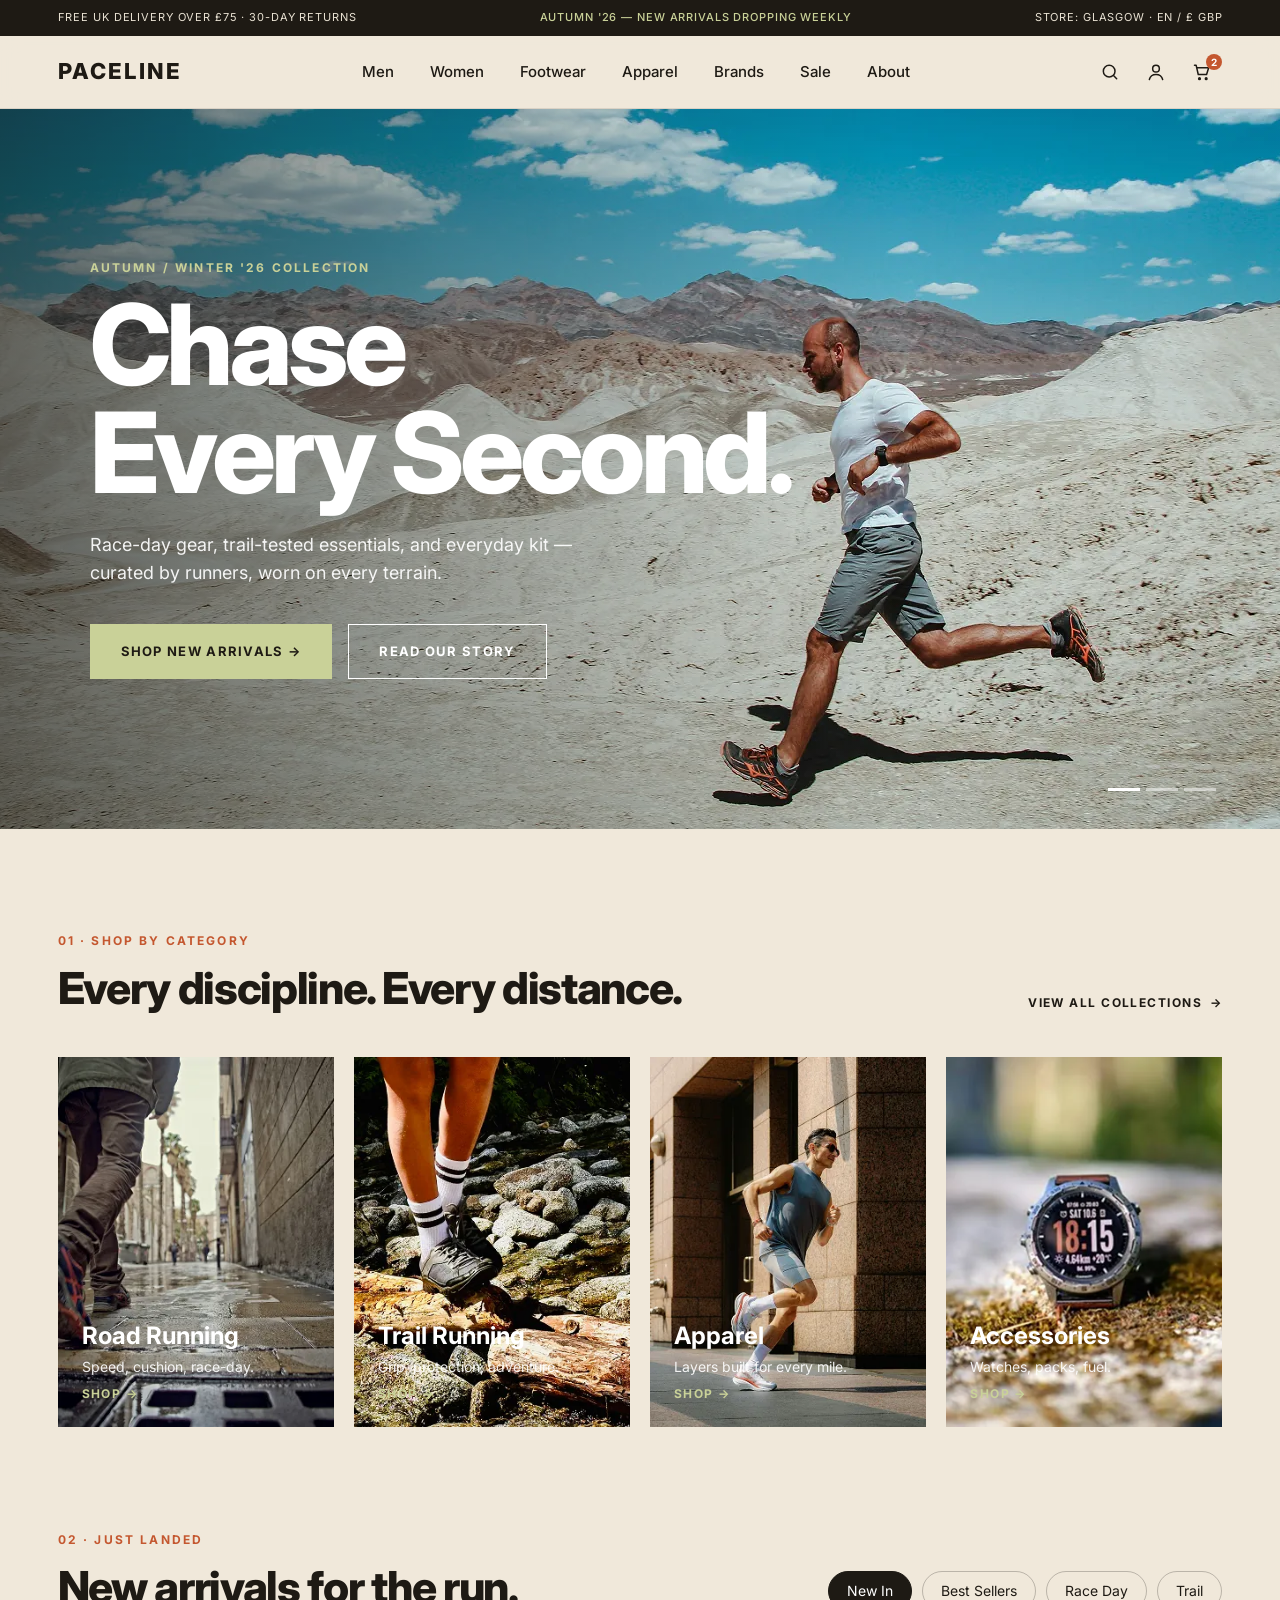
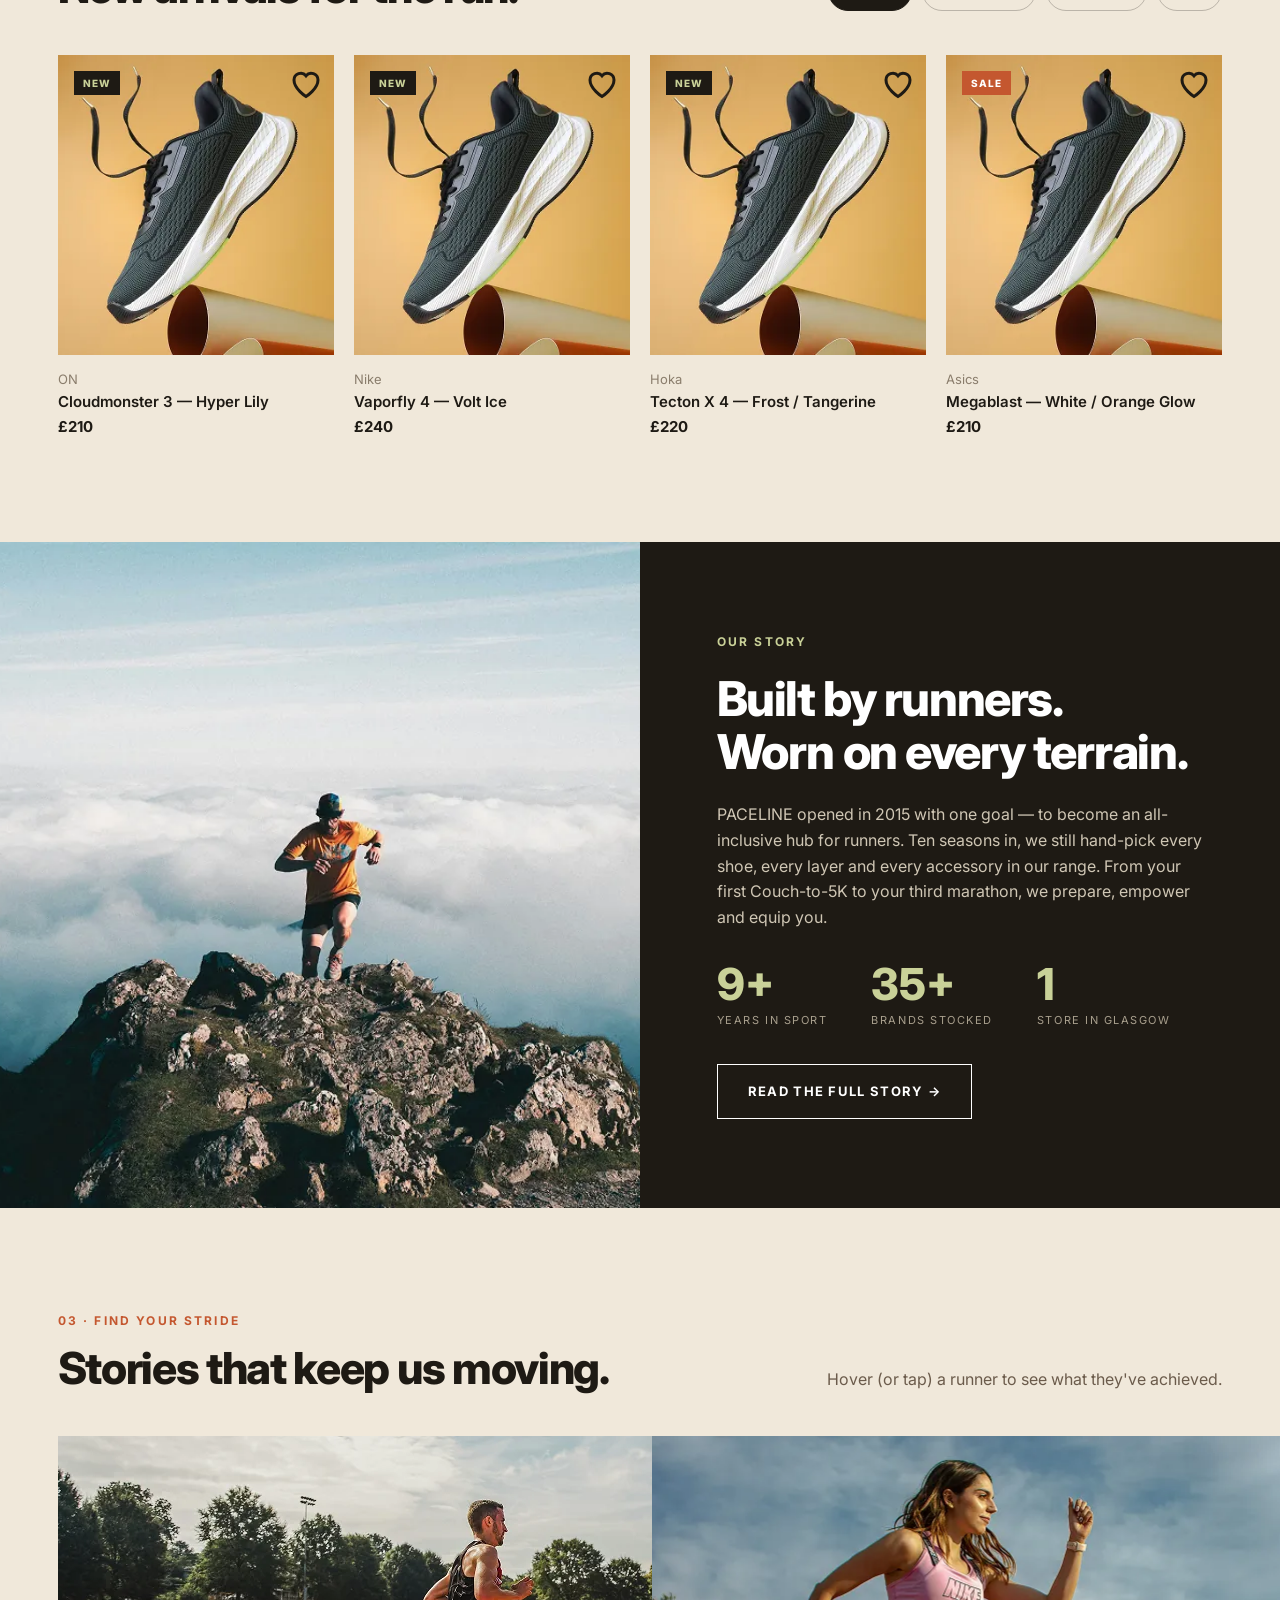
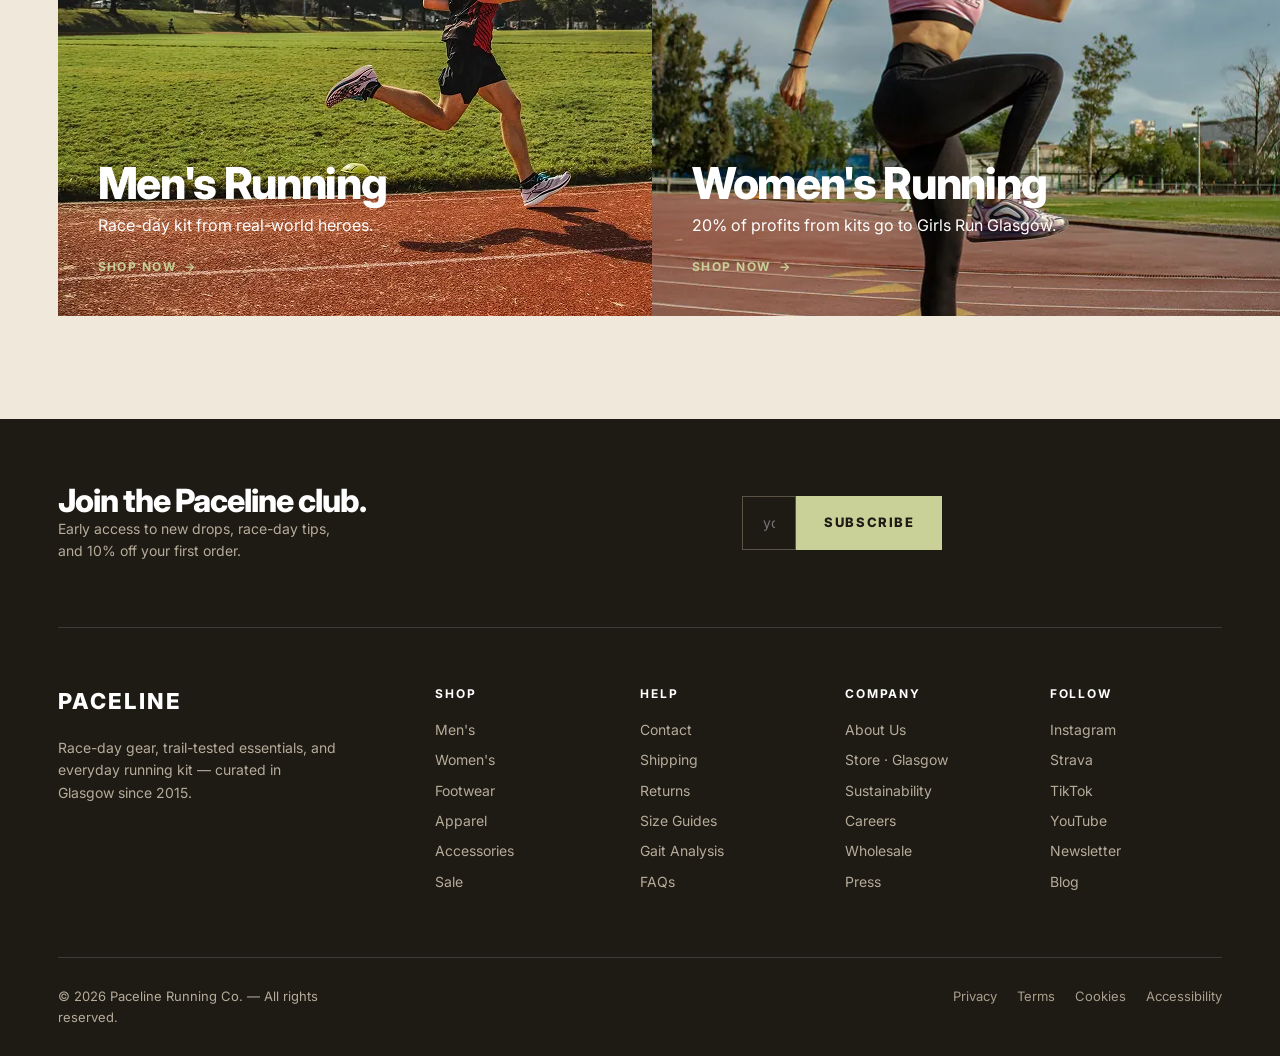
==== index.html @ 2a7b0b6c "Add entire project including src and root files" ====
<!DOCTYPE html>
<html lang="en">
<head>
<meta charset="utf-8">
<meta name="viewport" content="width=device-width, initial-scale=1">
<title>Paceline — Chase Every Second</title>
<meta name="description" content="Race-day gear, trail-tested essentials and everyday running kit, curated by runners in Glasgow.">
<meta name="theme-color" content="#f0e8da">
<link rel="preconnect" href="https://fonts.googleapis.com"><link rel="preconnect" href="https://fonts.gstatic.com" crossorigin>
<link href="https://fonts.googleapis.com/css2?family=Inter:wght@400;500;600;700;800&display=swap" rel="stylesheet">
<link rel="stylesheet" href="css/style.css">
<script defer src="js/main.js"></script>
</head>
<body data-page="home">
<a class="skip" href="#main">Skip to content</a>
<div id="top"></div>
<main id="main">

<!-- HERO: rotating, motivating captions over one image -->
<div class="hero">
  <img src="src/Home/hero_section/image1.webp" width="1440" height="720" alt="A runner striding across a sunlit desert ridge" fetchpriority="high">
  <div class="slide">
    <div class="eyebrow">Autumn / Winter '26 collection</div>
    <h1>Chase<br>Every Second.</h1>
    <p>Race-day gear, trail-tested essentials, and everyday kit — curated by runners, worn on every terrain.</p>
    <div class="cta"><a class="btn b-p" href="#arrivals">Shop new arrivals →</a><a class="btn b-o" href="about.html">Read our story</a></div>
  </div>
  <div class="slide">
    <div class="eyebrow">Progress over perfection</div>
    <h1>Every Step<br>Counts.</h1>
    <p>Your first mile matters as much as your thousandth. Lace up — future you is already proud.</p>
    <div class="cta"><a class="btn b-p" href="#categories">Find your discipline →</a><a class="btn b-o" href="#explore">Meet the runners</a></div>
  </div>
  <div class="slide">
    <div class="eyebrow">Your pace. Your race.</div>
    <h1>Run Your<br>Own Race.</h1>
    <p>Slow days, strong days, rainy days — they all move you forward. We'll keep the road beneath you.</p>
    <div class="cta"><a class="btn b-p" href="#arrivals">Shop new arrivals →</a><a class="btn b-o" href="about.html">Visit the store</a></div>
  </div>
  <div class="dots" role="group" aria-label="Choose slide"></div>
</div>

<!-- 01 CATEGORIES -->
<section id="categories"><div class="wrap">
  <div class="sh rv"><div><div class="eyebrow">01 · Shop by category</div><h2>Every discipline. Every distance.</h2></div><a class="link" href="brands.html">View all collections <span>→</span></a></div>
  <div class="grid4 rv">
    <a class="cat" href="footwear.html"><img loading="lazy" src="src/Home/category_section/image1.webp" width="313" height="420" alt=""><h3>Road Running</h3><p>Speed, cushion, race-day.</p><span class="link">Shop →</span></a>
    <a class="cat" href="footwear.html?type=Shoes"><img loading="lazy" src="src/Home/category_section/image2.webp" width="313" height="420" alt=""><h3>Trail Running</h3><p>Grip, protection, adventure.</p><span class="link">Shop →</span></a>
    <a class="cat" href="apparel.html"><img loading="lazy" src="src/Home/category_section/image3.webp" width="313" height="420" alt=""><h3>Apparel</h3><p>Layers built for every mile.</p><span class="link">Shop →</span></a>
    <a class="cat" href="apparel.html?type=Accessories"><img loading="lazy" src="src/Home/category_section/image4.webp" width="313" height="420" alt=""><h3>Accessories</h3><p>Watches, packs, fuel.</p><span class="link">Shop →</span></a>
  </div>
</div></section>

<!-- 02 NEW ARRIVALS -->
<section id="arrivals" style="padding-top:0"><div class="wrap">
  <div class="sh rv"><div><div class="eyebrow">02 · Just landed</div><h2>New arrivals for the run.</h2></div>
    <div class="tabs" role="group" aria-label="Filter products">
      <button data-f="new" aria-pressed="true">New In</button><button data-f="bs" aria-pressed="false">Best Sellers</button><button data-f="race" aria-pressed="false">Race Day</button><button data-f="trail" aria-pressed="false">Trail</button>
    </div></div>
  <div class="grid4 rv">
    <article class="pc" data-tags="new bs"><div class="ph"><span class="tag">NEW</span><button class="heart" aria-pressed="false" aria-label="Save to wishlist"><svg width="18" height="18" viewBox="0 0 24 24" fill="none" stroke="currentColor" stroke-width="2"><path d="M12 21s-8-5-8-11a4.5 4.5 0 0 1 8-2.8A4.5 4.5 0 0 1 20 10c0 6-8 11-8 11z"/></svg></button><img loading="lazy" src="src/Home/arrivals_section/image.webp" width="313" height="340" alt="Dark running shoe with white midsole"></div><small>ON</small><h3>Cloudmonster 3 — Hyper Lily</h3><b>£210</b></article>
    <article class="pc" data-tags="new race"><div class="ph"><span class="tag">NEW</span><button class="heart" aria-pressed="false" aria-label="Save to wishlist"><svg width="18" height="18" viewBox="0 0 24 24" fill="none" stroke="currentColor" stroke-width="2"><path d="M12 21s-8-5-8-11a4.5 4.5 0 0 1 8-2.8A4.5 4.5 0 0 1 20 10c0 6-8 11-8 11z"/></svg></button><img loading="lazy" src="src/Home/arrivals_section/image.webp" width="313" height="340" alt="Dark running shoe with white midsole"></div><small>Nike</small><h3>Vaporfly 4 — Volt Ice</h3><b>£240</b></article>
    <article class="pc" data-tags="new bs trail"><div class="ph"><span class="tag">NEW</span><button class="heart" aria-pressed="false" aria-label="Save to wishlist"><svg width="18" height="18" viewBox="0 0 24 24" fill="none" stroke="currentColor" stroke-width="2"><path d="M12 21s-8-5-8-11a4.5 4.5 0 0 1 8-2.8A4.5 4.5 0 0 1 20 10c0 6-8 11-8 11z"/></svg></button><img loading="lazy" src="src/Home/arrivals_section/image.webp" width="313" height="340" alt="Dark running shoe with white midsole"></div><small>Hoka</small><h3>Tecton X 4 — Frost / Tangerine</h3><b>£220</b></article>
    <article class="pc" data-tags="new race"><div class="ph"><span class="tag s">SALE</span><button class="heart" aria-pressed="false" aria-label="Save to wishlist"><svg width="18" height="18" viewBox="0 0 24 24" fill="none" stroke="currentColor" stroke-width="2"><path d="M12 21s-8-5-8-11a4.5 4.5 0 0 1 8-2.8A4.5 4.5 0 0 1 20 10c0 6-8 11-8 11z"/></svg></button><img loading="lazy" src="src/Home/arrivals_section/image.webp" width="313" height="340" alt="Dark running shoe with white midsole"></div><small>Asics</small><h3>Megablast — White / Orange Glow</h3><b>£210</b></article>
  </div>
</div></section>

<!-- STORY -->
<section class="story dark">
  <img loading="lazy" src="src/Home/story_section/image.webp" width="720" height="620" alt="A trail runner on a rocky summit above the clouds">
  <div class="txt rv">
    <div class="eyebrow">Our story</div>
    <h2>Built by runners.<br>Worn on every terrain.</h2>
    <p>PACELINE opened in 2015 with one goal — to become an all-inclusive hub for runners. Ten seasons in, we still hand-pick every shoe, every layer and every accessory in our range. From your first Couch-to-5K to your third marathon, we prepare, empower and equip you.</p>
    <div class="stats"><div><b data-n="10" data-s="+">10+</b><span>Years in sport</span></div><div><b data-n="40" data-s="+">40+</b><span>Brands stocked</span></div><div><b data-n="1">1</b><span>Store in Glasgow</span></div></div>
    <div><a class="btn b-o" href="about.html">Read the full story →</a></div>
  </div>
</section>

<!-- EXPLORE: hover for runner achievements -->
<section id="explore"><div class="wrap">
  <div class="sh rv"><div><div class="eyebrow">03 · Find your stride</div><h2>Stories that keep us moving.</h2></div><p style="color:var(--clay)">Hover (or tap) a runner to see what they've achieved.</p></div>
  <div class="fgrid rv">
    <div class="hv" tabindex="0"><img loading="lazy" src="src/Home/explore_section/image_male.webp" width="644" height="480" alt="Male runner sprinting on a running track">
      <h3>Men's Running</h3><p>Race-day kit from real-world heroes.</p><a class="link" href="men.html">Shop now <span>→</span></a>
      <div class="tip"><strong>Dan K. · Club pacer</strong>Took 9 minutes off his marathon in one season and now paces 3:30 groups every Wednesday.</div></div>
    <div class="hv" tabindex="0"><img loading="lazy" src="src/Home/explore_section/image_female.webp" width="643" height="480" alt="Female runner driving her knee up during a track session">
      <h3>Women's Running</h3><p>20% of profits from kits go to Girls Run Glasgow.</p><a class="link" href="women.html">Shop now <span>→</span></a>
      <div class="tip"><strong>Maya T. · Paceline club captain</strong>Went from Couch-to-5K to a 3:12 marathon in 18 months — now she coaches 40+ first-time runners every season. Your turn next.</div></div>
  </div>
</div></section>

</main>
<div id="ftr"></div>
</body>
</html>
---- css/style.css ----
/* PACELINE – earthy palette, shared by Home + About */
:root{--sand:#f0e8da;--cream:#f8f3ea;--bark:#1e1a14;--terra:#c4572f;--moss:#7c8a4a;--sage:#c9d198;--ochre:#d1913c;--clay:#6b5b4b;--ease:cubic-bezier(.22,.8,.26,1)}
*{box-sizing:border-box;margin:0;padding:0}
html{scroll-behavior:smooth;-webkit-text-size-adjust:100%}
body{font:400 16px/1.6 Inter,system-ui,-apple-system,"Segoe UI",Roboto,Arial,sans-serif;background:var(--sand);color:var(--bark);overflow-x:hidden}
img{display:block;max-width:100%;height:auto}
a{color:inherit;text-decoration:none}
button,input{font:inherit;color:inherit}
button{cursor:pointer;background:none;border:0}
:focus-visible{outline:3px solid var(--ochre);outline-offset:3px}
.wrap{max-width:1440px;margin:0 auto;padding:0 clamp(20px,4.5vw,64px)}
.skip{position:absolute;left:-999px;top:8px;background:var(--bark);color:#fff;padding:8px 14px;z-index:99}.skip:focus{left:8px}
.sr{position:absolute;width:1px;height:1px;overflow:hidden;clip:rect(0 0 0 0)}

/* Page zoom-in transition (JS adds .out when leaving) */
main{animation:zin .8s var(--ease) backwards}
@keyframes zin{from{opacity:0;transform:scale(.96)}}
.out main{transition:.35s ease;opacity:0;transform:scale(1.04)}

/* Top bar + header */
.topbar{background:var(--bark);color:#e9e2d3;font-size:11px;letter-spacing:.08em;text-transform:uppercase}
.topbar .wrap{display:flex;justify-content:space-between;gap:16px;padding-top:9px;padding-bottom:9px}
.topbar b{color:var(--sage);font-weight:500}
header{position:sticky;top:0;z-index:50;background:rgba(240,232,218,.94);backdrop-filter:blur(10px);border-bottom:1px solid rgba(30,26,20,.1);transition:transform .45s var(--ease)}
header.hide{transform:translateY(-100%)}
header .wrap{display:flex;align-items:center;justify-content:space-between;height:72px}
.logo{font-weight:800;font-size:22px;letter-spacing:.1em;transition:transform .3s var(--ease)}.logo:hover{transform:scale(1.07)}
nav ul{display:flex;gap:36px;list-style:none}
nav a{position:relative;display:inline-block;font-size:15px;font-weight:500;padding:6px 0;transition:transform .3s var(--ease),color .3s}
nav a::after{content:"";position:absolute;left:0;bottom:0;height:2px;width:100%;background:var(--terra);transform:scaleX(0);transform-origin:left;transition:transform .35s var(--ease)}
nav a:hover{transform:scale(1.12);color:var(--terra)}nav a:hover::after,nav a[aria-current]::after{transform:scaleX(1)}
nav a[aria-current]{font-weight:700}
.tools{display:flex;gap:6px;align-items:center}
.ib{position:relative;width:40px;height:40px;display:grid;place-items:center;border-radius:50%;transition:transform .3s var(--ease),background .3s}
.ib:hover{transform:scale(1.18);background:rgba(124,138,74,.18)}
.badge{position:absolute;top:2px;right:0;background:var(--terra);color:#fff;font-size:10px;font-weight:700;min-width:16px;height:16px;border-radius:8px;display:grid;place-items:center}
.bump{animation:bump .4s}@keyframes bump{50%{transform:scale(1.5)}}
.burger{display:none}
.burger i{display:block;width:20px;height:2px;background:var(--bark);margin:4px 0;transition:.35s var(--ease)}
.burger[aria-expanded=true] i:nth-child(1){transform:translateY(6px) rotate(45deg)}
.burger[aria-expanded=true] i:nth-child(2){opacity:0}
.burger[aria-expanded=true] i:nth-child(3){transform:translateY(-6px) rotate(-45deg)}
.scrim{position:fixed;inset:0;background:rgba(30,26,20,.55);opacity:0;visibility:hidden;transition:.4s;z-index:40}
.scrim.on{opacity:1;visibility:visible}

/* Buttons */
.btn{display:inline-flex;align-items:center;gap:10px;padding:16px 30px;font-size:13px;font-weight:700;letter-spacing:.1em;text-transform:uppercase;border:1.5px solid transparent;transition:transform .3s var(--ease),background .3s,color .3s,box-shadow .3s}
.btn svg{transition:transform .3s var(--ease)}.btn:hover svg{transform:translateX(5px)}
.btn:hover{transform:translateY(-3px) scale(1.03);box-shadow:0 10px 24px rgba(30,26,20,.22)}.btn:active{transform:scale(.97)}
.b-p{background:var(--sage);color:var(--bark)}.b-p:hover{background:#d9e0ad}
.b-o{border-color:currentColor;color:#fff}.b-o:hover{background:#fff;color:var(--bark)}
.b-d{border-color:var(--bark);color:var(--bark)}.b-d:hover{background:var(--bark);color:#fff}
.b-k{background:var(--bark);color:#fff}.b-k:hover{background:var(--moss)}
.link{font-size:12px;font-weight:700;letter-spacing:.12em;text-transform:uppercase;display:inline-flex;gap:8px;align-items:center}
.link:hover{color:var(--terra)}.link span{transition:transform .3s}.link:hover span{transform:translateX(6px)}

/* Hero slider */
.hero{position:relative;min-height:min(720px,88vh);color:#fff;overflow:hidden;background:#3b3a30}
.hero>img{position:absolute;inset:0;width:100%;height:100%;object-fit:cover;object-position:70% center;animation:kb 18s ease-in-out infinite alternate}
@keyframes kb{to{transform:scale(1.08)}}
.hero::before{content:"";position:absolute;inset:0;background:linear-gradient(90deg,rgba(30,26,20,.6),rgba(30,26,20,.05) 70%);z-index:1}
.slide{position:absolute;inset:0;display:flex;flex-direction:column;justify-content:center;padding:0 clamp(20px,7vw,96px);opacity:0;visibility:hidden;transform:translateY(24px);transition:opacity .8s,transform .8s var(--ease),visibility .8s;z-index:2}
.slide.on{opacity:1;visibility:visible;transform:none}
.eyebrow{font-size:12px;font-weight:700;letter-spacing:.18em;text-transform:uppercase;color:var(--terra);margin-bottom:14px}
.hero .eyebrow,.dark .eyebrow{color:var(--sage)}
h1{font-size:clamp(46px,9vw,112px);line-height:.96;font-weight:800;letter-spacing:-.04em}
.slide p{max-width:520px;margin:24px 0 36px;font-size:18px;opacity:.92}
.cta{display:flex;gap:16px;flex-wrap:wrap}
.dots{position:absolute;right:64px;bottom:32px;display:flex;gap:6px;z-index:3}
.dots button{width:32px;height:14px;position:relative}
.dots button::after{content:"";position:absolute;left:0;right:0;top:5px;height:3px;background:rgba(255,255,255,.5);transition:.4s}
.dots button[aria-current=true]::after{background:#fff}

/* Sections */
section{padding:clamp(56px,8vw,110px) 0}
h2{font-size:clamp(30px,4.2vw,44px);line-height:1.1;font-weight:800;letter-spacing:-.03em}
.sh{display:flex;justify-content:space-between;align-items:flex-end;gap:20px;flex-wrap:wrap;margin-bottom:44px}
.grid4{display:grid;grid-template-columns:repeat(4,1fr);gap:20px}
.cat{position:relative;aspect-ratio:313/420;overflow:hidden;color:#fff;display:flex;flex-direction:column;justify-content:flex-end;padding:24px}
.cat img,.hv img,.pc .ph img{position:absolute;inset:0;width:100%;height:100%;object-fit:cover;transition:transform .9s var(--ease)}
.cat:hover img,.hv:hover img{transform:scale(1.1)}
.cat::after{content:"";position:absolute;inset:0;background:linear-gradient(transparent 45%,rgba(30,26,20,.85))}
.cat>*{position:relative;z-index:1}.cat h3{font-size:24px;font-weight:700}.cat p{font-size:14px;opacity:.9}
.cat .link{color:var(--sage);margin-top:6px}

/* Products */
.tabs{display:flex;gap:10px;flex-wrap:wrap}
.tabs button{padding:8px 18px;border:1px solid rgba(30,26,20,.25);border-radius:99px;font-size:14px;transition:.3s var(--ease)}
.tabs button:hover{transform:scale(1.07);border-color:var(--moss)}
.tabs button[aria-pressed=true]{background:var(--bark);color:#fff;border-color:var(--bark)}
.pc{transition:opacity .4s,transform .4s var(--ease)}.pc[hidden]{display:none}.pc.fade{opacity:0;transform:scale(.94)}
.pc .ph{position:relative;aspect-ratio:313/340;overflow:hidden}
.pc:hover .ph img{transform:scale(1.08)}
.tag{position:absolute;top:16px;left:16px;z-index:1;background:var(--bark);color:var(--sage);font-size:10px;font-weight:800;letter-spacing:.1em;padding:4px 9px}.tag.s{background:var(--terra);color:#fff}
.heart{position:absolute;top:10px;right:10px;z-index:1;width:36px;height:36px;display:grid;place-items:center;transition:transform .3s var(--ease)}
.heart:hover{transform:scale(1.25)}.heart[aria-pressed=true] svg{fill:var(--terra);stroke:var(--terra)}
.pc small{display:block;margin-top:14px;color:#8a7d6c;font-size:13px}.pc h3{font-size:15px;font-weight:600}.pc b{font-size:15px}

/* Story */
.story{display:grid;grid-template-columns:1fr 1fr;padding:0}
.story img{width:100%;height:100%;object-fit:cover;min-height:380px}
.dark{background:var(--bark);color:#fff}
.story .txt{padding:clamp(40px,7vw,100px) clamp(24px,6vw,96px);display:flex;flex-direction:column;justify-content:center}
.story h2{font-size:clamp(32px,4vw,48px);margin:8px 0 24px}.story p{color:#cfc6b4;max-width:520px}
.stats{display:flex;gap:44px;margin:32px 0;flex-wrap:wrap}
.stats b{display:block;font-size:44px;line-height:1;font-weight:800;color:var(--sage)}
.stats span{font-size:11px;letter-spacing:.14em;color:#a89f8d;text-transform:uppercase}

/* Hover image + achievement overlay */
.hv{position:relative;overflow:hidden;min-height:480px;color:#fff;display:flex;flex-direction:column;justify-content:flex-end;padding:40px;aspect-ratio:644/480}
.hv::before{content:"";position:absolute;inset:0;background:linear-gradient(transparent 35%,rgba(30,26,20,.8));z-index:1}
.hv>*{position:relative;z-index:2}.hv h3{font-size:clamp(30px,3.6vw,44px);font-weight:800;letter-spacing:-.03em;line-height:1.1}.hv p{margin:6px 0 18px}
.hv .link{color:var(--sage)}
.tip{position:absolute!important;left:0;right:0;bottom:0;z-index:3!important;background:rgba(124,138,74,.96);padding:26px 40px;transform:translateY(101%);transition:transform .55s var(--ease);font-size:15px}
.tip strong{display:block;font-size:12px;letter-spacing:.14em;text-transform:uppercase;color:var(--bark);margin-bottom:4px}
.hv:hover .tip,.hv:focus-within .tip,.hv.on .tip{transform:none}
.hv:hover h3{transform:translateY(-4px)}.hv h3{transition:transform .5s var(--ease)}

/* Newsletter + footer */
.news{padding:64px 0;display:flex;justify-content:space-between;align-items:center;gap:32px;flex-wrap:wrap;border-bottom:1px solid rgba(255,255,255,.14)}
.news h2{font-size:32px}.news p{color:#b5ac9a;font-size:14px}
.news form{display:flex;flex:0 1 480px;min-width:260px}
.news input{flex:1;min-width:0;background:transparent;border:1px solid #5b5446;padding:0 20px;height:54px}
.news input:focus{border-color:var(--sage)}
.news button{background:var(--sage);color:var(--bark);padding:0 28px;font-weight:800;font-size:13px;letter-spacing:.12em;transition:.3s}.news button:hover{background:#fff}
#msg{width:100%;min-height:22px;font-size:14px;color:var(--sage)}
footer{background:var(--bark);color:#fff;font-size:14px}
.fg{display:grid;grid-template-columns:2fr repeat(4,1fr);gap:32px;padding:56px 0}
footer .logo{display:inline-block;color:#fff;margin-bottom:18px}footer p{color:#b5ac9a;max-width:280px}
footer h4{font-size:12px;letter-spacing:.16em;margin-bottom:16px}
footer li{list-style:none;margin-bottom:8px}footer li a{color:#b5ac9a;transition:.3s;display:inline-block}footer li a:hover{color:var(--sage);transform:translateX(4px)}
.legal{display:flex;justify-content:space-between;gap:16px;flex-wrap:wrap;padding:28px 0;border-top:1px solid rgba(255,255,255,.14);color:#a89f8d;font-size:13px}
.legal span a{margin-left:20px}.legal a:hover{color:var(--sage)}

/* About */
.ah{text-align:center;padding:clamp(48px,7vw,90px) 0 40px}
.crumb{font-size:11px;letter-spacing:.18em;color:#8a7d6c;text-transform:uppercase}
.ah h1{font-size:clamp(64px,13vw,168px);margin:28px 0}
.ah p{max-width:660px;margin:0 auto;font-size:18px;color:var(--clay)}
.wide{overflow:hidden}.wide img{width:100%;transition:transform 1.2s var(--ease)}.wide:hover img{transform:scale(1.05)}
.why{display:grid;grid-template-columns:1fr 1fr;gap:48px}.why p{color:var(--clay);margin-bottom:16px;max-width:560px}.why h2{font-size:clamp(36px,5vw,56px)}
.alt{background:var(--cream)}
.vals{display:grid;grid-template-columns:repeat(3,1fr);gap:24px}
.card{background:#fff;padding:40px;transition:transform .4s var(--ease),box-shadow .4s}
.card:hover{transform:translateY(-8px);box-shadow:0 18px 40px rgba(30,26,20,.14)}
.card b.n{display:block;font-size:64px;line-height:1;font-weight:800}.card h3{margin:20px 0 16px;font-size:22px}.card p{font-size:14px;color:var(--clay)}
.tl{display:grid;grid-template-columns:repeat(4,1fr);gap:20px}
.tl div{border-top:2px solid #cdc7b4;padding-top:28px;transition:border-color .3s}.tl div:hover{border-color:var(--terra)}
.tl b{display:block;font-size:48px;line-height:1;color:var(--terra);font-weight:800}.tl h3{margin:22px 0 10px}.tl p{font-size:14px;color:var(--clay)}
.visit{display:grid;grid-template-columns:1fr 1fr;padding:0;overflow:hidden}
.visit .txt{padding:96px clamp(24px,6vw,96px)}.visit h2{color:#fff;margin-top:8px}.visit address{font-style:normal;color:#cfc6b4;margin-top:20px}
.visit img{width:100%;height:100%;object-fit:cover}
.fgrid{display:grid;grid-template-columns:1fr 1fr;gap:24px}
.fc{background:#fff;transition:transform .4s var(--ease),box-shadow .4s}.fc:hover{transform:translateY(-6px);box-shadow:0 18px 40px rgba(30,26,20,.14)}
.fc .hv{aspect-ratio:644/460;min-height:0;padding:24px;justify-content:flex-end}.fc .hv::before{display:none}
.pill{align-self:flex-start;background:var(--sage);color:var(--bark);font-size:12px;font-weight:700;padding:5px 14px;border-radius:99px;transition:opacity .3s}.hv:hover .pill,.hv.on .pill{opacity:0}
.fc .tip{padding:20px 24px}
.fc>div:last-child{padding:36px 40px 44px}.fc h3{font-size:26px}.fc em{display:block;font-style:normal;color:var(--terra);font-size:13px;margin:6px 0 14px}.fc p{color:var(--clay);font-size:15px}
.band{background:var(--sage);text-align:center}.band h2{font-size:clamp(40px,7vw,88px);line-height:1;margin:20px 0 40px}.band .eyebrow{color:var(--bark);margin:0}.band .cta{justify-content:center}

/* Scroll reveal */
.rv{opacity:0;transform:translateY(36px) scale(.97);transition:opacity .9s,transform .9s var(--ease)}.rv.in{opacity:1;transform:none}

/* Responsive */
@media(max-width:960px){
 header{backdrop-filter:none;-webkit-backdrop-filter:none;background:var(--sand)} /* blur would trap the fixed drawer inside the header */
 .burger{display:block}
 nav{position:fixed;top:0;right:0;bottom:0;width:min(320px,82vw);background:var(--cream);padding:100px 32px;transform:translateX(105%);transition:transform .55s var(--ease);z-index:60;box-shadow:-20px 0 50px rgba(0,0,0,.2);visibility:hidden}
 nav.open{transform:none;visibility:visible}
 nav ul{flex-direction:column;gap:6px}nav a{font-size:22px;padding:10px 0}
 nav li{opacity:0;transform:translateX(30px);transition:.5s var(--ease)}nav.open li{opacity:1;transform:none}
 nav.open li:nth-child(2){transition-delay:.06s}nav.open li:nth-child(3){transition-delay:.12s}nav.open li:nth-child(4){transition-delay:.18s}nav.open li:nth-child(5){transition-delay:.24s}nav.open li:nth-child(6){transition-delay:.3s}nav.open li:nth-child(7){transition-delay:.36s}
 .grid4,.tl{grid-template-columns:repeat(2,1fr)}.story,.visit,.why,.fgrid{grid-template-columns:1fr}.vals{grid-template-columns:1fr}.fg{grid-template-columns:1fr 1fr}.dots{right:20px}
 .topbar span:not(:nth-child(2)){display:none}.topbar .wrap{justify-content:center}
}
@media(max-width:520px){.grid4,.tl{grid-template-columns:1fr}.hv{padding:24px;min-height:380px}.tip{padding:20px 24px}.fg{grid-template-columns:1fr}.btn{padding:14px 22px}}
@media(prefers-reduced-motion:reduce){*,*::before,*::after{animation:none!important;transition-duration:.01ms!important;scroll-behavior:auto!important}.rv{opacity:1;transform:none}}

/* ---------- Shop pages (Men, Women, Footwear, Apparel, Brands, Sale) ---------- */
.sp h1{font-size:clamp(48px,10vw,128px)}
.shopbar{display:flex;justify-content:space-between;align-items:center;gap:20px;flex-wrap:wrap;margin-bottom:12px}
.fl{display:flex;gap:10px;flex-wrap:wrap}
.fl button{padding:8px 18px;border:1px solid rgba(30,26,20,.25);border-radius:99px;font-size:14px;transition:.3s var(--ease)}
.fl button:hover{transform:scale(1.07);border-color:var(--moss)}
.fl button[aria-pressed=true]{background:var(--bark);color:#fff;border-color:var(--bark)}
.srt{font-size:14px;display:flex;align-items:center;gap:10px}
.srt select{padding:9px 14px;border:1px solid rgba(30,26,20,.25);background:var(--cream);border-radius:6px;transition:border-color .3s}
.srt select:hover{border-color:var(--moss)}
#count{font-size:13px;color:#8a7d6c;margin-bottom:28px}
#grid{row-gap:44px}
.rise{animation:rise .7s var(--ease) backwards}
@keyframes rise{from{opacity:0;transform:translateY(30px) scale(.95)}}
.pc .ph svg{position:absolute;inset:0;width:100%;height:100%;transition:transform .9s var(--ease)}
.pc:hover .ph svg{transform:scale(1.08)}
.pr{display:flex;align-items:baseline;gap:10px;margin:2px 0 12px}
.pr s{color:#8a7d6c;font-size:14px}.pr em{font-style:normal;font-size:12px;font-weight:700;color:var(--terra)}
.add{width:100%;padding:12px;border:1.5px solid var(--bark);font-size:12px;font-weight:700;letter-spacing:.12em;text-transform:uppercase;transition:transform .3s var(--ease),background .3s,color .3s}
.add:hover{background:var(--bark);color:#fff;transform:translateY(-2px)}
.add.done{background:var(--moss);border-color:var(--moss);color:#fff}
.toast{position:fixed;left:50%;bottom:28px;z-index:80;background:var(--bark);color:#fff;padding:14px 24px;border-radius:99px;font-size:14px;transform:translate(-50%,140%);transition:transform .5s var(--ease),opacity .4s;opacity:0;pointer-events:none;max-width:90vw;text-align:center}
.toast.on{transform:translate(-50%,0);opacity:1}
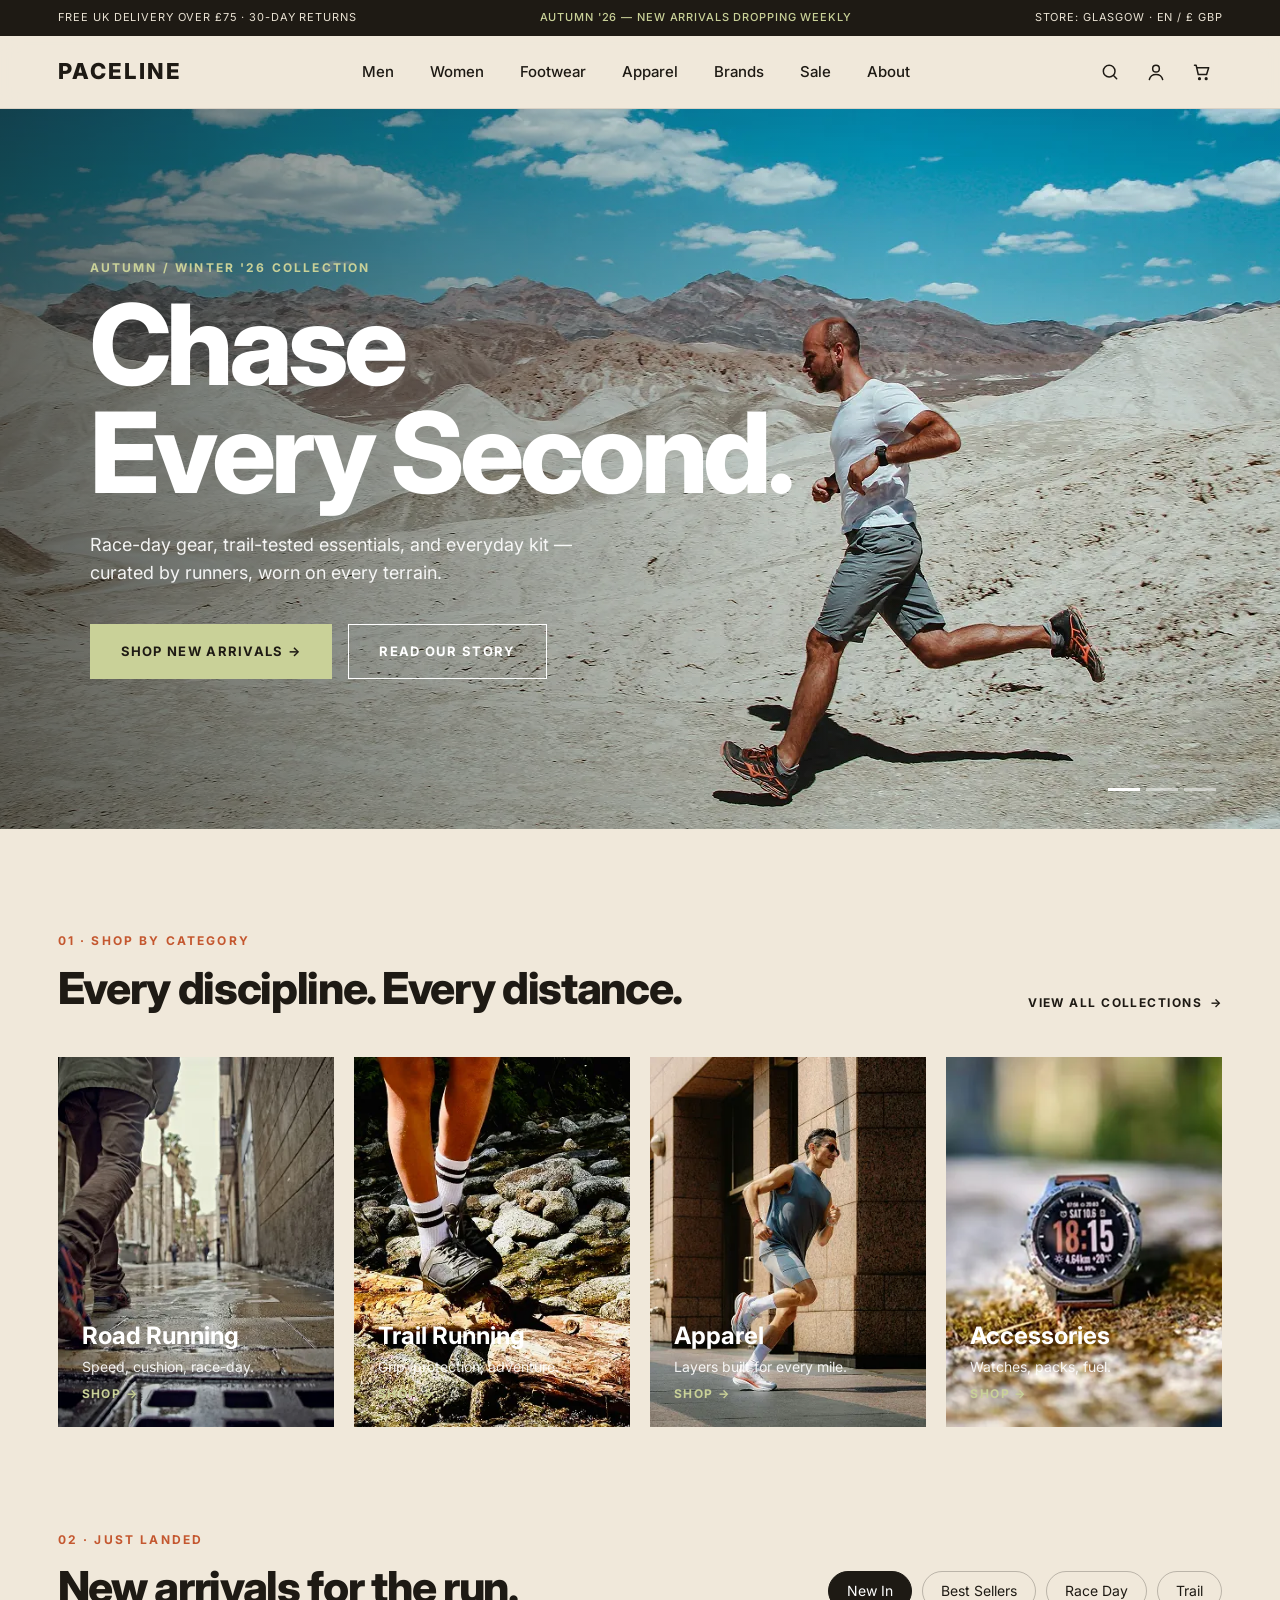
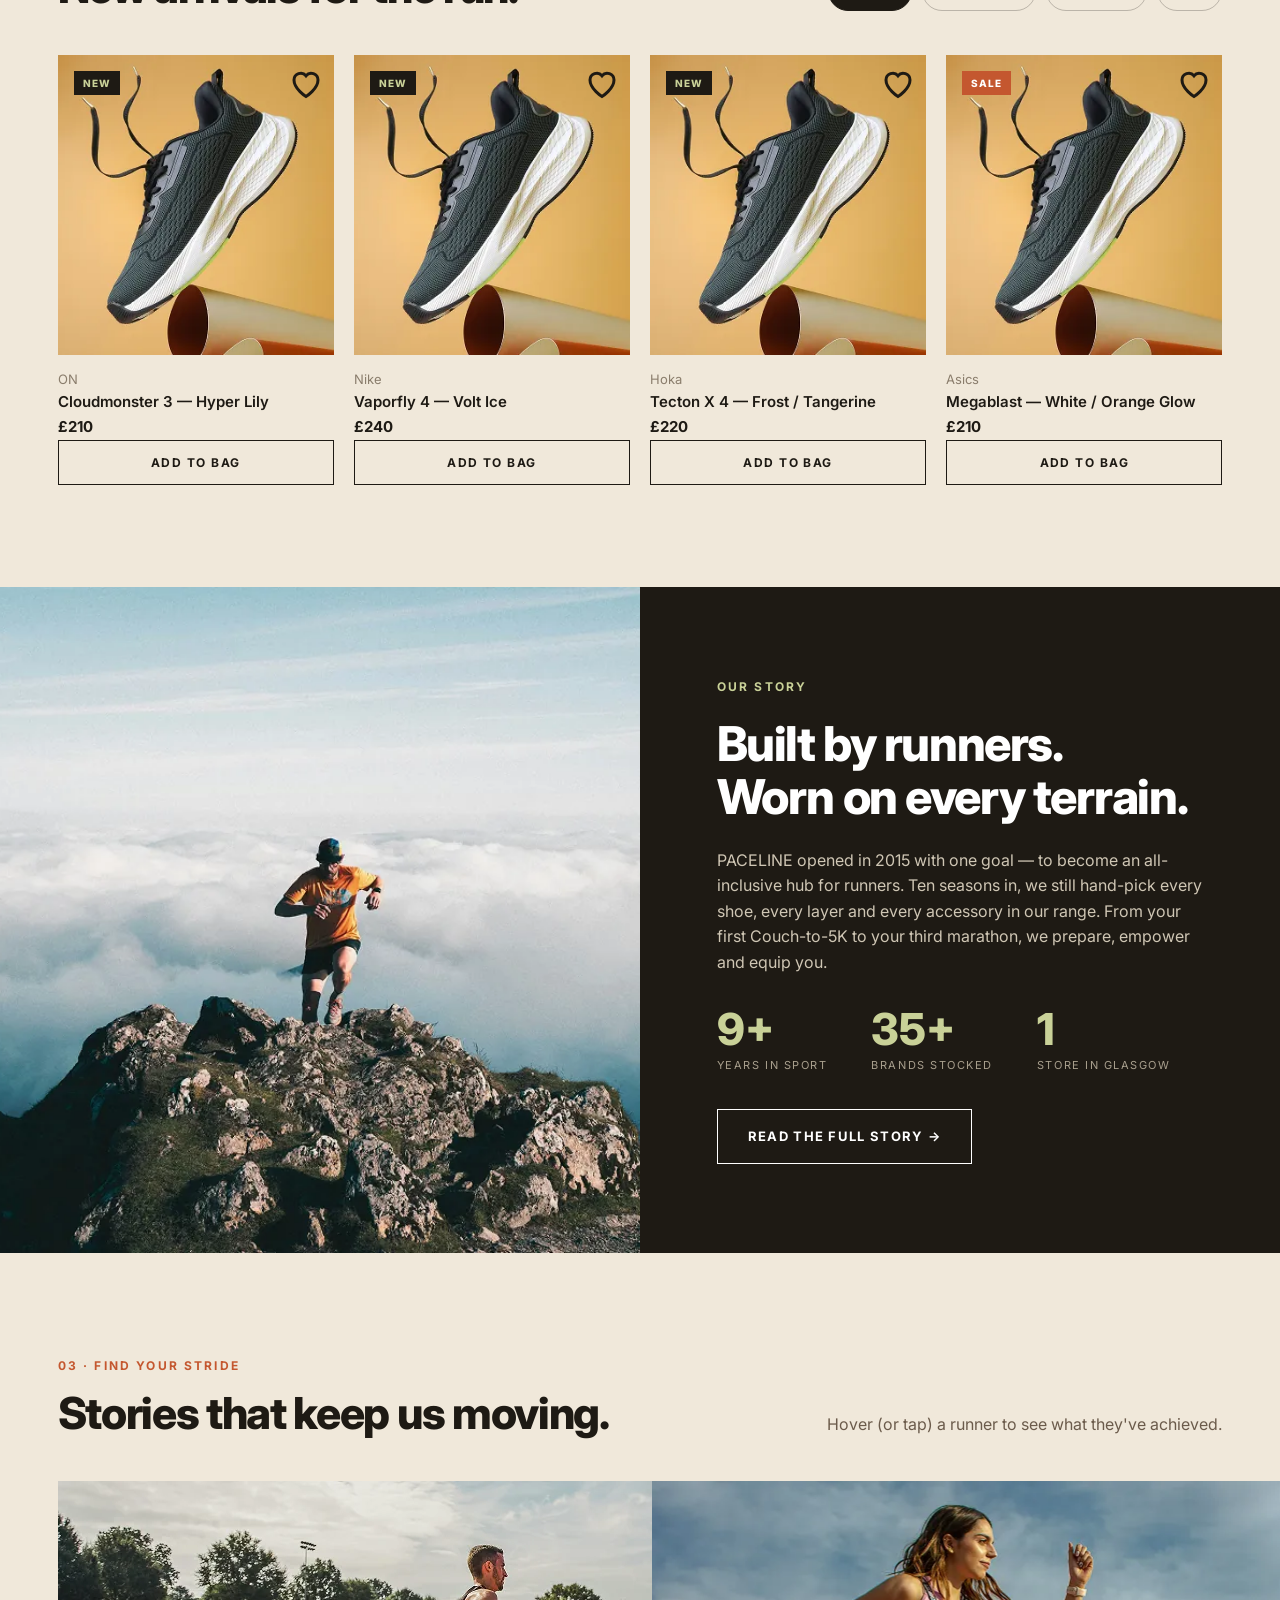
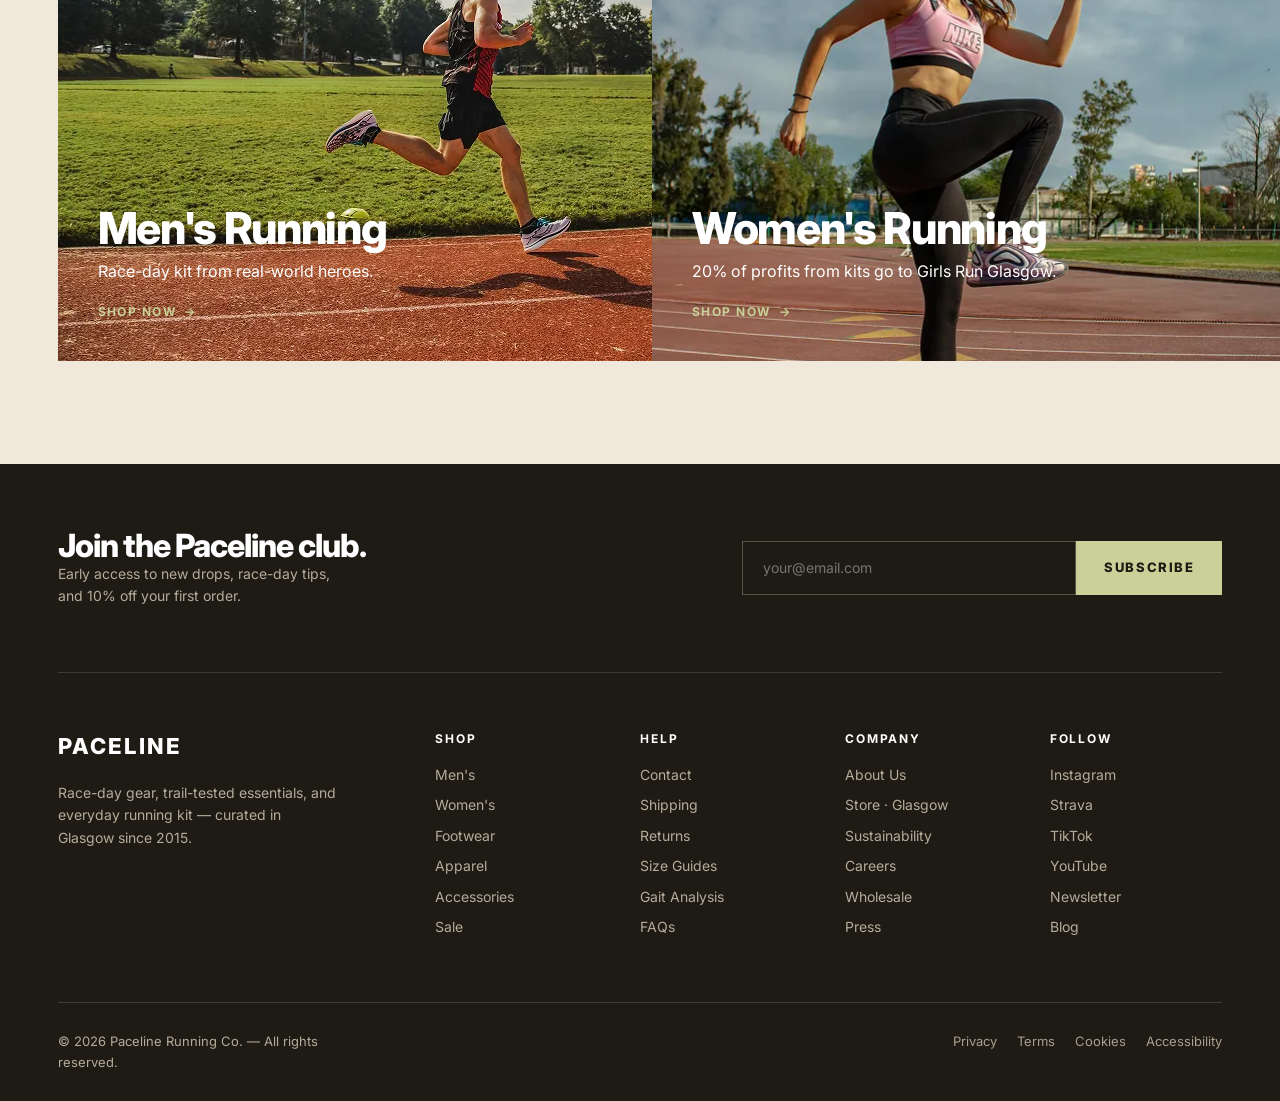
==== commit 2c7421fe: "Update site files with new version" ====
--- a/index.html
+++ b/index.html
@@ -9,7 +9,10 @@
 <link rel="preconnect" href="https://fonts.googleapis.com"><link rel="preconnect" href="https://fonts.gstatic.com" crossorigin>
 <link href="https://fonts.googleapis.com/css2?family=Inter:wght@400;500;600;700;800&display=swap" rel="stylesheet">
 <link rel="stylesheet" href="css/style.css">
+<script defer src="js/store.js"></script>
+<script defer src="js/products.js"></script>
 <script defer src="js/main.js"></script>
+<script defer src="js/ui.js"></script>
 </head>
 <body data-page="home">
 <a class="skip" href="#main">Skip to content</a>
@@ -58,10 +61,10 @@
       <button data-f="new" aria-pressed="true">New In</button><button data-f="bs" aria-pressed="false">Best Sellers</button><button data-f="race" aria-pressed="false">Race Day</button><button data-f="trail" aria-pressed="false">Trail</button>
     </div></div>
   <div class="grid4 rv">
-    <article class="pc" data-tags="new bs"><div class="ph"><span class="tag">NEW</span><button class="heart" aria-pressed="false" aria-label="Save to wishlist"><svg width="18" height="18" viewBox="0 0 24 24" fill="none" stroke="currentColor" stroke-width="2"><path d="M12 21s-8-5-8-11a4.5 4.5 0 0 1 8-2.8A4.5 4.5 0 0 1 20 10c0 6-8 11-8 11z"/></svg></button><img loading="lazy" src="src/Home/arrivals_section/image.webp" width="313" height="340" alt="Dark running shoe with white midsole"></div><small>ON</small><h3>Cloudmonster 3 — Hyper Lily</h3><b>£210</b></article>
-    <article class="pc" data-tags="new race"><div class="ph"><span class="tag">NEW</span><button class="heart" aria-pressed="false" aria-label="Save to wishlist"><svg width="18" height="18" viewBox="0 0 24 24" fill="none" stroke="currentColor" stroke-width="2"><path d="M12 21s-8-5-8-11a4.5 4.5 0 0 1 8-2.8A4.5 4.5 0 0 1 20 10c0 6-8 11-8 11z"/></svg></button><img loading="lazy" src="src/Home/arrivals_section/image.webp" width="313" height="340" alt="Dark running shoe with white midsole"></div><small>Nike</small><h3>Vaporfly 4 — Volt Ice</h3><b>£240</b></article>
-    <article class="pc" data-tags="new bs trail"><div class="ph"><span class="tag">NEW</span><button class="heart" aria-pressed="false" aria-label="Save to wishlist"><svg width="18" height="18" viewBox="0 0 24 24" fill="none" stroke="currentColor" stroke-width="2"><path d="M12 21s-8-5-8-11a4.5 4.5 0 0 1 8-2.8A4.5 4.5 0 0 1 20 10c0 6-8 11-8 11z"/></svg></button><img loading="lazy" src="src/Home/arrivals_section/image.webp" width="313" height="340" alt="Dark running shoe with white midsole"></div><small>Hoka</small><h3>Tecton X 4 — Frost / Tangerine</h3><b>£220</b></article>
-    <article class="pc" data-tags="new race"><div class="ph"><span class="tag s">SALE</span><button class="heart" aria-pressed="false" aria-label="Save to wishlist"><svg width="18" height="18" viewBox="0 0 24 24" fill="none" stroke="currentColor" stroke-width="2"><path d="M12 21s-8-5-8-11a4.5 4.5 0 0 1 8-2.8A4.5 4.5 0 0 1 20 10c0 6-8 11-8 11z"/></svg></button><img loading="lazy" src="src/Home/arrivals_section/image.webp" width="313" height="340" alt="Dark running shoe with white midsole"></div><small>Asics</small><h3>Megablast — White / Orange Glow</h3><b>£210</b></article>
+    <article class="pc" data-tags="new bs"><div class="ph"><span class="tag">NEW</span><button class="heart" aria-pressed="false" aria-label="Save to wishlist"><svg width="18" height="18" viewBox="0 0 24 24" fill="none" stroke="currentColor" stroke-width="2"><path d="M12 21s-8-5-8-11a4.5 4.5 0 0 1 8-2.8A4.5 4.5 0 0 1 20 10c0 6-8 11-8 11z"/></svg></button><img loading="lazy" src="src/Home/arrivals_section/image.webp" width="313" height="340" alt="Dark running shoe with white midsole"></div><small>ON</small><h3>Cloudmonster 3 — Hyper Lily</h3><b>£210</b><button class="add" data-add data-id="p0">Add to bag</button></article>
+    <article class="pc" data-tags="new race"><div class="ph"><span class="tag">NEW</span><button class="heart" aria-pressed="false" aria-label="Save to wishlist"><svg width="18" height="18" viewBox="0 0 24 24" fill="none" stroke="currentColor" stroke-width="2"><path d="M12 21s-8-5-8-11a4.5 4.5 0 0 1 8-2.8A4.5 4.5 0 0 1 20 10c0 6-8 11-8 11z"/></svg></button><img loading="lazy" src="src/Home/arrivals_section/image.webp" width="313" height="340" alt="Dark running shoe with white midsole"></div><small>Nike</small><h3>Vaporfly 4 — Volt Ice</h3><b>£240</b><button class="add" data-add data-id="p1">Add to bag</button></article>
+    <article class="pc" data-tags="new bs trail"><div class="ph"><span class="tag">NEW</span><button class="heart" aria-pressed="false" aria-label="Save to wishlist"><svg width="18" height="18" viewBox="0 0 24 24" fill="none" stroke="currentColor" stroke-width="2"><path d="M12 21s-8-5-8-11a4.5 4.5 0 0 1 8-2.8A4.5 4.5 0 0 1 20 10c0 6-8 11-8 11z"/></svg></button><img loading="lazy" src="src/Home/arrivals_section/image.webp" width="313" height="340" alt="Dark running shoe with white midsole"></div><small>Hoka</small><h3>Tecton X 4 — Frost / Tangerine</h3><b>£220</b><button class="add" data-add data-id="p2">Add to bag</button></article>
+    <article class="pc" data-tags="new race"><div class="ph"><span class="tag s">SALE</span><button class="heart" aria-pressed="false" aria-label="Save to wishlist"><svg width="18" height="18" viewBox="0 0 24 24" fill="none" stroke="currentColor" stroke-width="2"><path d="M12 21s-8-5-8-11a4.5 4.5 0 0 1 8-2.8A4.5 4.5 0 0 1 20 10c0 6-8 11-8 11z"/></svg></button><img loading="lazy" src="src/Home/arrivals_section/image.webp" width="313" height="340" alt="Dark running shoe with white midsole"></div><small>Asics</small><h3>Megablast — White / Orange Glow</h3><b>£210</b><button class="add" data-add data-id="p3">Add to bag</button></article>
   </div>
 </div></section>
 
--- a/css/style.css
+++ b/css/style.css
@@ -199,3 +199,144 @@
 .add.done{background:var(--moss);border-color:var(--moss);color:#fff}
 .toast{position:fixed;left:50%;bottom:28px;z-index:80;background:var(--bark);color:#fff;padding:14px 24px;border-radius:99px;font-size:14px;transform:translate(-50%,140%);transition:transform .5s var(--ease),opacity .4s;opacity:0;pointer-events:none;max-width:90vw;text-align:center}
 .toast.on{transform:translate(-50%,0);opacity:1}
+
+/* ---------- Interactive features: panels, cart, search, login, forms, booking, account, checkout ---------- */
+.badge[hidden],.fld[hidden]{display:none}
+.toast{z-index:120;display:flex;gap:16px;align-items:center;justify-content:center}.toast.on{pointer-events:auto}
+.toast button{color:var(--sage);font-weight:700;text-decoration:underline;white-space:nowrap}
+.pscrim{position:fixed;inset:0;background:rgba(30,26,20,.55);opacity:0;visibility:hidden;transition:opacity .4s,visibility .4s;z-index:85}
+.pscrim.on{opacity:1;visibility:visible}
+.panel{position:fixed;z-index:90;visibility:hidden;background:var(--cream);transition:transform .55s var(--ease),visibility .55s,opacity .4s;outline:none}
+.panel.open{visibility:visible}
+.phd{display:flex;justify-content:space-between;align-items:center;padding:20px 24px;border-bottom:1px solid rgba(30,26,20,.12)}
+.phd h2{font-size:22px}
+.xb{width:40px;height:40px;border-radius:50%;display:grid;place-items:center;flex:none;transition:transform .35s var(--ease),background .3s}
+.xb:hover{transform:rotate(90deg) scale(1.1);background:rgba(124,138,74,.2)}
+
+/* cart drawer */
+.cartp{top:0;right:0;bottom:0;width:min(440px,100vw);transform:translateX(105%);display:flex;flex-direction:column;box-shadow:-20px 0 50px rgba(0,0,0,.25)}
+.cartp.open{transform:none}
+.pbd{flex:1;overflow-y:auto;padding:4px 24px}.pft{padding:18px 24px 22px;border-top:1px solid rgba(30,26,20,.12);background:#fff}.pft[hidden]{display:none}
+.ci{display:grid;grid-template-columns:76px 1fr auto;gap:14px;padding:16px 0;border-bottom:1px solid rgba(30,26,20,.1);list-style:none;animation:rise .5s var(--ease) backwards}
+.th{position:relative;width:76px;height:84px;overflow:hidden;background:var(--sand)}
+.th img,.th svg{position:absolute;inset:0;width:100%;height:100%;object-fit:cover}
+.ci b{font-size:14px;line-height:1.3;display:block}.ci small{display:block;color:#8a7d6c;font-size:12px}
+.qty{display:inline-flex;align-items:center;border:1px solid rgba(30,26,20,.25);margin-top:8px}
+.qty button{width:30px;height:30px;font-size:18px;transition:background .2s}.qty button:hover{background:var(--sage)}
+.qty span{min-width:30px;text-align:center;font-size:14px;font-weight:600}
+.rt{display:flex;flex-direction:column;justify-content:space-between;align-items:flex-end}
+.rm{font-size:13px;color:var(--clay);text-decoration:underline;transition:color .2s}.rm:hover{color:var(--terra)}
+.empty{text-align:center;padding:48px 8px;color:var(--clay);grid-column:1/-1}
+.ship p{font-size:13px;margin-bottom:8px}
+.bar{height:6px;background:rgba(30,26,20,.12);border-radius:3px;overflow:hidden}.bar i{display:block;height:100%;background:var(--moss);transition:width .6s var(--ease)}
+.promo{display:flex;gap:8px;flex-wrap:wrap;margin:14px 0}
+.promo input{flex:1;min-width:0;padding:11px 14px;border:1px solid rgba(30,26,20,.3);background:var(--cream)}
+.promo button:not([data-unpromo]){padding:0 18px;background:var(--bark);color:#fff;font-weight:700;font-size:12px;letter-spacing:.1em;text-transform:uppercase;transition:background .3s}
+.promo button:not([data-unpromo]):hover{background:var(--moss)}
+.promo .pm,.promo .ok{width:100%;font-size:13px}.promo .ok{color:var(--moss)}.promo [data-unpromo]{color:var(--terra);text-decoration:underline;margin-left:8px;font-size:13px}
+.sum .row{display:flex;justify-content:space-between;padding:4px 0;font-size:14px}
+.sum .tot{font-size:18px;border-top:1px solid rgba(30,26,20,.15);margin-top:8px;padding-top:12px}
+.cs-btn{display:block;margin:14px auto 0}
+
+/* search overlay */
+.search{top:0;left:0;right:0;transform:translateY(-105%);padding:26px clamp(20px,4.5vw,64px) 34px;max-height:90vh;overflow-y:auto;box-shadow:0 24px 60px rgba(0,0,0,.25)}
+.search.open{transform:none}
+.sf2{display:flex;gap:12px;align-items:center;max-width:900px;margin:0 auto}
+.sf2 input{flex:1;min-width:0;font-size:22px;padding:12px 4px;border:0;border-bottom:2px solid var(--bark);background:transparent;border-radius:0;transition:border-color .3s}
+.sf2 input:focus{outline:none;border-color:var(--terra)}
+#sres{max-width:900px;margin:22px auto 0}
+.hint{color:var(--clay);font-size:14px;margin-bottom:12px}
+.chips{display:flex;gap:10px;flex-wrap:wrap}
+.chips button,.chipl{padding:8px 18px;border:1px solid rgba(30,26,20,.25);border-radius:99px;text-transform:capitalize;font-size:14px;transition:.3s var(--ease)}
+.chips button:hover,.chipl:hover{background:var(--bark);color:#fff;transform:scale(1.07)}
+.rl{list-style:none}
+.rl li{display:flex;align-items:center;gap:12px;border-bottom:1px solid rgba(30,26,20,.1);animation:rise .4s var(--ease) backwards}
+.rl li>a{flex:1;display:flex;align-items:center;gap:14px;padding:10px 0;min-width:0;transition:transform .3s var(--ease)}.rl li>a:hover{transform:translateX(6px)}
+.rl .th{width:56px;height:62px;flex:none}
+.rl .tx{flex:1;min-width:0}.rl .tx b{display:block;font-size:15px;white-space:nowrap;overflow:hidden;text-overflow:ellipsis}.rl small{color:#8a7d6c;font-size:12px}
+.rl .pz{font-weight:700}.rl .add{width:auto;padding:8px 18px}
+.all{margin-top:20px}
+.sfp{display:flex;gap:10px;max-width:560px;margin:26px auto 0}
+.sfp input{flex:1;min-width:0;padding:14px 16px;border:1px solid rgba(30,26,20,.3);background:#fff}
+.ah h1.long{font-size:clamp(34px,6vw,72px);margin:22px 0}
+
+/* login modal + account menu */
+.modal{top:50%;left:50%;width:min(440px,calc(100vw - 32px));max-height:92vh;overflow-y:auto;padding:28px 32px 32px;transform:translate(-50%,-46%) scale(.94);opacity:0;box-shadow:0 30px 80px rgba(0,0,0,.35)}
+.modal.open{transform:translate(-50%,-50%);opacity:1}
+.mtabs{display:flex;margin-bottom:22px;border-bottom:1px solid rgba(30,26,20,.15)}
+.mtabs button{flex:1;padding:12px;font-weight:700;border-bottom:3px solid transparent;margin-bottom:-1px;color:var(--clay);transition:.3s}
+.mtabs button[aria-selected=true]{color:var(--bark);border-color:var(--terra)}
+.avatar{width:30px;height:30px;border-radius:50%;background:var(--moss);color:#fff;font-weight:700;font-size:14px;display:grid;place-items:center}
+.pop{position:absolute;right:clamp(20px,4.5vw,64px);top:calc(100% + 8px);min-width:240px;background:var(--cream);border:1px solid rgba(30,26,20,.15);box-shadow:0 18px 40px rgba(30,26,20,.2);padding:8px;animation:rise .3s var(--ease)}
+.pop[hidden]{display:none}
+.pop p{padding:10px 12px;border-bottom:1px solid rgba(30,26,20,.1);margin-bottom:6px}.pop small{display:block;color:#8a7d6c}
+.pop a,.pop button{display:block;width:100%;text-align:left;padding:10px 12px;font-size:14px;transition:background .2s,transform .2s}
+.pop a:hover,.pop button:hover{background:rgba(124,138,74,.2);transform:translateX(4px)}
+
+/* forms */
+.fld{display:flex;flex-direction:column;gap:6px;margin-bottom:16px;border:0;min-width:0}
+.fld label,.fld legend{font-size:13px;font-weight:600;padding:0;margin-bottom:6px}
+.fld label:not(legend){margin-bottom:0}
+.fld input:not([type=checkbox]):not([type=radio]),.fld select,.fld textarea{padding:13px 14px;border:1px solid rgba(30,26,20,.3);background:#fff;border-radius:0;width:100%;transition:border-color .3s,box-shadow .3s}
+.fld input:focus,.fld select:focus,.fld textarea:focus{outline:none;border-color:var(--moss);box-shadow:0 0 0 3px rgba(124,138,74,.28)}
+.fld [aria-invalid=true]{border-color:var(--terra)}
+.fld textarea{resize:vertical;min-height:84px}
+.err,.msg.bad{color:var(--terra);font-size:13px}.err:empty{display:none}
+.fld small{color:#8a7d6c;font-size:12px}
+.msg{font-size:14px;min-height:0}.msg:empty{display:none}
+.chk{display:flex;gap:10px;align-items:flex-start;font-size:14px;margin-bottom:14px}.chk input{margin-top:4px;accent-color:var(--moss)}
+.row2{display:grid;grid-template-columns:1fr 1fr;gap:16px}
+.btn[disabled]{opacity:.6;pointer-events:none}
+.btn.sm{padding:9px 16px;font-size:11px}
+
+/* gait booking */
+.gait{display:grid;grid-template-columns:1fr 1.1fr;gap:56px;align-items:start}
+.steps{list-style:none;counter-reset:s;margin:22px 0 28px}
+.steps li{counter-increment:s;display:grid;grid-template-columns:56px 1fr;gap:16px;padding:18px 0;border-top:1px solid rgba(30,26,20,.15);transition:transform .3s var(--ease)}
+.steps li:hover{transform:translateX(6px)}
+.steps li::before{content:"0" counter(s);font-size:32px;font-weight:800;color:var(--terra);line-height:1}
+.steps b{display:block;font-size:18px}.steps p{color:var(--clay);font-size:15px}
+.facts{display:flex;gap:10px;flex-wrap:wrap;list-style:none}.facts li{background:var(--sage);padding:6px 14px;border-radius:99px;font-size:13px;font-weight:700}
+.gcard{background:#fff;padding:clamp(24px,4vw,44px);box-shadow:0 18px 50px rgba(30,26,20,.1)}
+.gcard h2{font-size:28px;margin-bottom:6px}.sub{color:var(--clay);margin-bottom:24px}
+.chipset{display:flex;gap:8px;flex-wrap:wrap}
+.chip{position:relative;display:block}
+.chip input{position:absolute;opacity:0;inset:0;width:100%;height:100%;margin:0;cursor:pointer}
+.chip span{display:block;padding:10px 16px;border:1px solid rgba(30,26,20,.3);font-size:14px;font-weight:600;transition:.3s var(--ease)}
+.chip:hover span{transform:translateY(-2px);border-color:var(--moss)}
+.chip input:checked+span{background:var(--bark);color:#fff;border-color:var(--bark)}
+.chip input:focus-visible+span{outline:3px solid var(--ochre);outline-offset:2px}
+.chip input:disabled{cursor:not-allowed}.chip input:disabled+span{opacity:.45;text-decoration:line-through;transform:none}
+.conf{text-align:center;outline:none}
+.conf dl{display:grid;grid-template-columns:auto 1fr;gap:8px 22px;text-align:left;margin:22px 0;background:var(--cream);padding:20px 24px}
+.conf dt{color:var(--clay);font-size:13px}.conf dd{font-weight:600}
+.tick{width:68px;height:68px;border-radius:50%;background:var(--sage);display:grid;place-items:center;margin:0 auto 18px;font-size:32px;font-weight:800;animation:pop .6s var(--ease)}
+@keyframes pop{from{transform:scale(0)}}
+.acts{display:flex;gap:12px;flex-wrap:wrap;justify-content:center;align-items:center}
+.note{margin-top:16px;font-size:14px;color:var(--clay)}
+
+/* account + checkout */
+.acc-s{padding:48px 0 0}.acc-s h2{margin-bottom:22px;font-size:30px}
+.prof{display:flex;justify-content:space-between;align-items:center;gap:20px;flex-wrap:wrap}.prof h2{font-size:clamp(30px,4vw,44px)}.prof p{color:var(--clay)}
+.alist{list-style:none;display:grid;gap:14px}
+.ar{background:#fff;padding:22px 26px;display:flex;justify-content:space-between;gap:16px;align-items:center;flex-wrap:wrap;transition:transform .3s var(--ease),box-shadow .3s}
+.ar:hover{transform:translateY(-3px);box-shadow:0 14px 30px rgba(30,26,20,.1)}
+.ar h3{font-size:18px}.ar p{font-size:14px;color:var(--clay);max-width:60ch}
+.st{display:inline-block;font-size:11px;font-weight:800;letter-spacing:.1em;text-transform:uppercase;padding:4px 12px;border-radius:99px;background:var(--sage)}.st.x{background:#ecd0c5;color:var(--terra)}
+.none{color:var(--clay)}
+.co{display:grid;grid-template-columns:1.3fr 1fr;gap:48px;align-items:start}
+.co h2{font-size:24px;margin:8px 0 18px}
+.cs{background:#fff;padding:30px;position:sticky;top:96px}.cs h2{margin-top:0}.cs .ci{grid-template-columns:64px 1fr auto}.cs .th{width:64px;height:70px}
+.radios{display:grid;gap:10px;margin-bottom:18px}
+.rad{display:flex;gap:12px;align-items:center;border:1px solid rgba(30,26,20,.3);padding:14px 16px;cursor:pointer;background:#fff;transition:.3s}
+.rad:hover{border-color:var(--moss)}.rad:has(input:checked){border-color:var(--bark);background:var(--cream)}.rad input{accent-color:var(--moss)}.rad span{flex:1;font-size:14px}.rad b{font-size:14px}
+.cwrap{max-width:720px;margin:0 auto}
+
+@media(max-width:960px){.gait,.co{grid-template-columns:1fr}.cs{position:static}}
+@media(max-width:520px){.row2{grid-template-columns:1fr}.sf2 .btn{display:none}.modal{padding:22px}.toast{width:calc(100vw - 32px);border-radius:16px}}
+
+/* fixes: footer newsletter form layout; wrap long names in mobile search results */
+.news form{flex-wrap:wrap}
+.news input{flex:1 1 200px}
+#msg{flex:1 1 100%;min-height:0}
+@media(max-width:520px){.rl .tx b{white-space:normal}}
